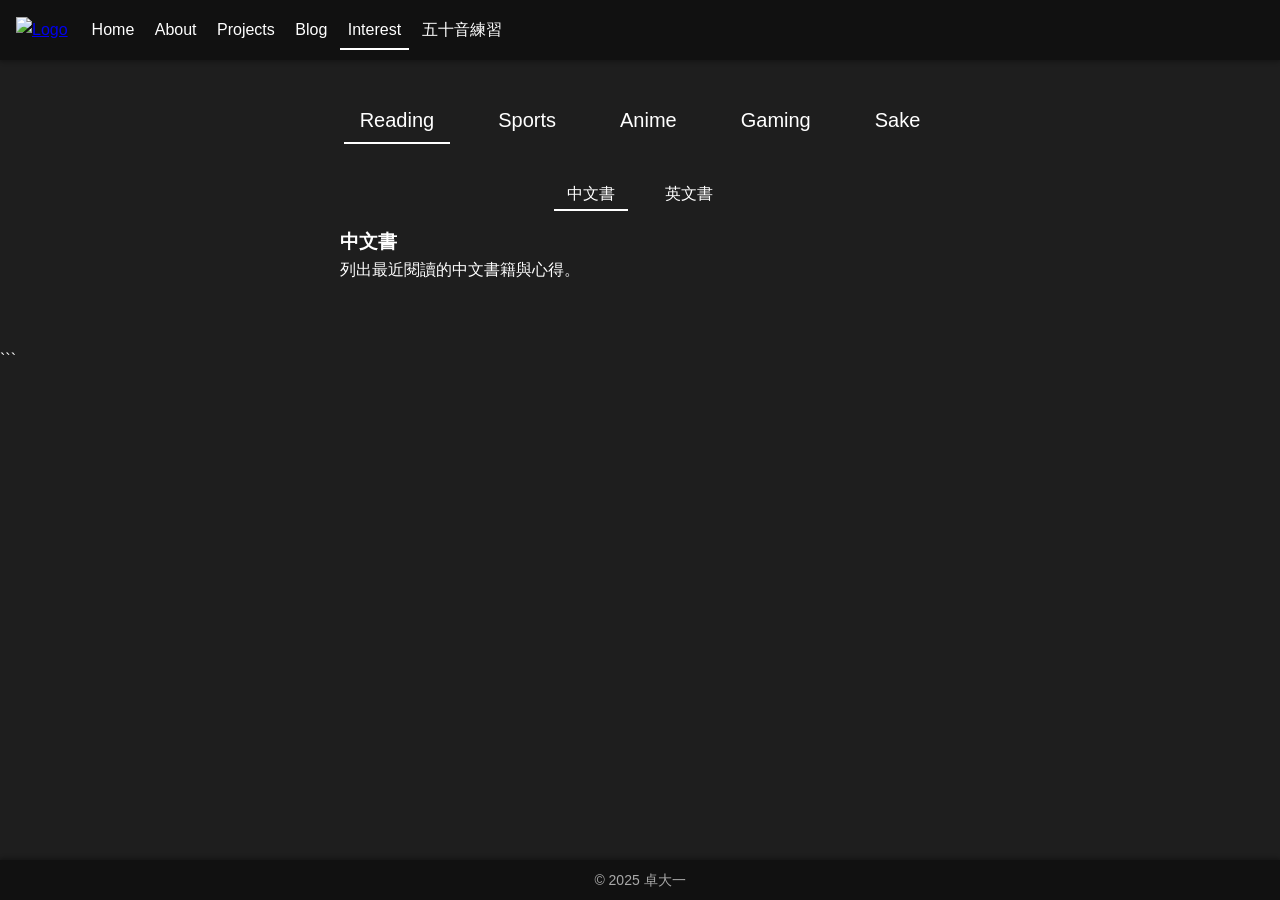
==== interest.html @ a5d6f2ce "Add Blog section, fill in About page, fix nav and broken link Co-Authored-By: Claude Sonnet 5.5 <nor" ====
<!DOCTYPE html>
<html lang="zh-Hant">
<head>
  <meta charset="UTF-8" />
  <meta name="viewport" content="width=device-width, initial-scale=1.0" />
  <title>Interest - My GitHub</title>
  <link rel="stylesheet" href="style.css" />
  <style>
    /* 高亮標示當前頁面下底線 */
    .top-nav a.active::after {
      transform: scaleX(1);
    }
  </style>
</head>
<body>
  <!-- 頂端導覽：固定顯示並標示當前頁面 -->
  <header class="top-bar show">
    <a href="index.html" class="logo-link-top">
      <img class="top-logo" src="logo.png" alt="Logo" />
    </a>
    <nav class="top-nav show">
      <a href="index.html">Home</a>
      <a href="about.html">About</a>
      <a href="projects.html">Projects</a>
      <a href="blog.html">Blog</a>
      <a href="interest.html" class="active">Interest</a>
      <a href="japanese.html">五十音練習</a>

    </nav>
  </header>

  <!-- 主內容 -->
  <main class="section interest-page">
    <!-- 主分類按鈕 -->
    <nav class="filter-nav">
      <a href="#Reading" class="filter-btn active">Reading</a>
      <a href="#Sports" class="filter-btn">Sports</a>
      <a href="#Anime" class="filter-btn">Anime</a>
      <a href="#Gaming" class="filter-btn">Gaming</a>
      <a href="#Sake" class="filter-btn">Sake</a>
    </nav>

    <div class="filter-content">
      <!-- Reading -->
      <div id="Reading" class="item">
        <div class="sub-filter-nav">
          <a href="#Chinese" class="sub-btn active">中文書</a>
          <a href="#English" class="sub-btn">英文書</a>
        </div>
        <div class="sub-content">
          <div id="Chinese" class="sub-item">
            <h3>中文書</h3>
            <p>列出最近閱讀的中文書籍與心得。</p>
          </div>
          <div id="English" class="sub-item">
            <h3>英文書</h3>
            <p>列出最近閱讀的英文書籍與心得。</p>
          </div>
        </div>
      </div>

      <!-- Sports -->
      <div id="Sports" class="item">
        <div class="sub-filter-nav">
          <a href="#BasketballSub" class="sub-btn active">Basketball</a>
          <a href="#BadmintonSub" class="sub-btn">Badminton</a>
        </div>
        <div class="sub-content">
          <div id="BasketballSub" class="sub-item">
            <h3>Basketball</h3>
            <p>籃球：賽事心得、訓練技巧。</p>
          </div>
          <div id="BadmintonSub" class="sub-item">
            <h3>Badminton</h3>
            <p>羽球：裝備推薦、比賽分析。</p>
          </div>
        </div>
      </div>

      <!-- Anime -->
      <div id="Anime" class="item">
        <h2>Anime 排行榜</h2>
        <div class="anime-filter-nav sub-filter-nav">
          <a href="#RomCom" class="sub-btn active">戀愛喜劇</a>
          <a href="#Action" class="sub-btn">動作戰鬥</a>
        </div>
        <div class="sub-content">
          <!-- 戀愛喜劇 排行 -->
          <div id="RomCom" class="sub-item">
            <div class="ranking-controls">
              <label>依據排序：</label>
              <button data-sort="overall" class="rank-btn active">綜合</button>
              <button data-sort="story" class="rank-btn">劇情</button>
              <button data-sort="character" class="rank-btn">角色</button>
              <button data-sort="animation" class="rank-btn">動畫</button>
            </div>
            <table class="ranking-table">
              <thead>
                <tr>
                  <th>排名</th><th>作品</th><th data-key="overall">綜合</th><th data-key="story">劇情</th><th data-key="character">角色</th><th data-key="animation">動畫</th><th>評語</th>
                </tr>
              </thead>
              <tbody>
                <tr data-overall="9.3" data-story="9.6" data-character="9.0" data-animation="8.0">
                  <td></td><td>四月是你的謊言</td><td>9.3</td><td>9.6</td><td>9.0</td><td>8.0</td><td>經典作品必看</td>
                </tr>
                <tr data-overall="9.0" data-story="9.0" data-character="9.4" data-animation="9.1">
                  <td></td><td>堀與宮村</td><td>9.0</td><td>9.0</td><td>9.4</td><td>9.1</td><td>蠻喜歡畫風，每個角色的故事都有兼顧</td>
                </tr>
                <tr data-overall="8.5" data-story="9.5" data-character="8.8" data-animation="8.0">
                  <td></td><td>青春豬頭少年不會夢到兔女郎學姊</td><td>8.5</td><td>9.5</td><td>8.8</td><td>8.0</td><td>人活著就是為了櫻島麻衣</td>
                </tr>
                <tr data-overall="8.8" data-story="8.6" data-character="8.9" data-animation="9.3">
                  <td></td><td>徹夜之歌</td><td>8.8</td><td>8.6</td><td>8.9</td><td>9.3</td><td>慢熱，花半季才進入狀況</td>
                </tr>
                <tr data-overall="9.0" data-story="8.9" data-character="9.0" data-animation="9.5">
                  <td></td><td>青春之箱</td><td>9.0</td><td>8.9</td><td>9.0</td><td>9.5</td><td>動畫經費拉滿，角色個性有描繪</td>
                </tr>
                <tr data-overall="8.7" data-story="9.0" data-character="9.0" data-animation="8.0">
                  <td></td><td>擅長捉弄人的高木同學</td><td>8.7</td><td>9.0</td><td>9.0</td><td>8.0</td><td>高木同學原地結婚，現在!</td>
                </tr>
                <tr data-overall="9.4" data-story="9.7" data-character="9.4" data-animation="9.1">
                  <td></td><td>我內心的糟糕念頭</td><td>9.4</td><td>9.7</td><td>9.4</td><td>9.1</td><td>慢熱(5集)，主角成長很有感觸</td>
                </tr>
                <tr data-overall="8.9" data-story="9.0" data-character="8.8" data-animation="9.0">
                  <td></td><td>薰香花朵凛然綻放</td><td>8.9</td><td>9.0</td><td>8.8</td><td>9.0</td><td>男主角心思描寫細膩，觀看體驗不錯</td>
                </tr>

              </tbody>
            </table>
          </div>
          <!-- 動作戰鬥 排行 -->
          <div id="Action" class="sub-item">
            <div class="ranking-controls">
              <label>依據排序：</label>
              <button data-sort="overall" class="rank-btn active">綜合</button>
              <button data-sort="story" class="rank-btn">劇情</button>
              <button data-sort="character" class="rank-btn">角色</button>
              <button data-sort="animation" class="rank-btn">動畫</button>
            </div>
            <table class="ranking-table">
              <thead>
                <tr>
                  <th>排名</th><th>作品</th><th data-key="overall">綜合</th><th data-key="story">劇情</th><th data-key="character">角色</th><th data-key="animation">動畫</th><th>評語</th>
                </tr>
              </thead>
              <tbody>
                <tr data-overall="9.7" data-story="9.8" data-character="9.5" data-animation="9.8">
                  <td></td><td>進擊的巨人</td><td>9.7</td><td>9.8</td><td>9.5</td><td>9.8</td><td>神作</td>
                </tr>
                <tr data-overall="9.4" data-story="9.0" data-character="9.4" data-animation="9.7">
                  <td></td><td>86：不存在的戰區</td><td>9.4</td><td>9.0</td><td>9.4</td><td>9.7</td><td>動畫頂的</td>
                </tr>
                <tr data-overall="9.6" data-story="9.4" data-character="9.7" data-animation="9.8">
                  <td></td><td>葬送的芙莉蓮</td><td>9.6</td><td>9.4</td><td>9.7</td><td>9.8</td><td>期待第二季</td>
                </tr>
                <tr data-overall="9.2" data-story="9.2" data-character="9.4" data-animation="9.0">
                  <td></td><td>坂本日常</td><td>9.2</td><td>9.2</td><td>9.4</td><td>9.0</td><td>大佛真香</td>
                </tr>
              </tbody>
            </table>
          </div>
        </div>
      </div>

      <!-- Gaming -->
      <div id="Gaming" class="item">
        <div class="sub-filter-nav">
          <a href="#PCSub" class="sub-btn active">PC</a>
          <a href="#SwitchSub" class="sub-btn">Switch</a>
        </div>
        <div class="sub-content">
          <div id="PCSub" class="sub-item">
            <h3>PC</h3>
            <p>艾爾登法環 黑夜君臨：白癡遊戲 > 再來一把。</p>
            <p>空洞騎士：有待評測。</p>
          </div>
          <div id="SwitchSub" class="sub-item">
            <h3>Switch</h3>
            <p>Switch 遊戲：心得與推薦。</p>
          </div>
        </div>
      </div>

      <!-- Sake -->
      <div id="Sake" class="item">
        <!-- <h2>Sake 排行榜</h2> -->

        <table class="ranking-table sake-table">
          <thead>
            <tr>
              <th>排名</th><th>銘柄</th><th>酒造</th><th>酒米</th><th>精米步合</th><th>類型</th><th>口感</th><th>製造日期</th><th>開瓶日期</th><th>評語</th>
            </tr>
          </thead>
          <tbody>
            <tr data-overall="7.0">
              <td></td><td>千代結</td><td>千代結</td><td>山田錦</td><td>50%</td><td>薰</td><td>淡麗甘口</td><td>2024-10-01</td><td>2025-01-05</td><td>山田錦的味道</td>
            </tr>
            <tr data-overall="9.1">
              <td></td><td>蓬萊泉 吟</td><td>關谷</td><td>山田錦</td><td>35%</td><td>薰</td><td>淡麗甘口</td><td>2022-10-01</td><td>2025-08-16</td><td>香氣優雅，口感溫柔</td>
            </tr>

            <tr data-overall="8.8">
              <td></td><td>釀人九平次 human</td><td>萬乘釀造</td><td>山田錦</td><td>45%</td><td>薰</td><td>淡麗甘口</td><td>2024</td><td>2025-08-06</td><td>哈密瓜香氣、微氣泡</td>
            </tr>
          </tbody>
        </table>
      </div>
    </div>
  </main>

  <footer class="bottom-bar">© 2025 卓大一</footer>

  <script>
    document.addEventListener('DOMContentLoaded', () => {
      // 主分類切換
      const buttons = document.querySelectorAll('.filter-btn');
      const items = document.querySelectorAll('.filter-content .item');
      function showTab(id) {
        items.forEach(div => div.style.display = div.id === id ? 'block' : 'none');
      }
      buttons.forEach(btn => btn.addEventListener('click', e => {
        e.preventDefault();
        buttons.forEach(b => b.classList.remove('active'));
        btn.classList.add('active');
        showTab(btn.getAttribute('href').slice(1));
      }));
      showTab('Reading');

      // 子分類切換
      document.querySelectorAll('.sub-filter-nav').forEach(nav => {
        const subs = [...nav.querySelectorAll('.sub-btn')];
        const parentId = nav.closest('.item').id;
        const subItems = [...document.querySelectorAll(`#${parentId} .sub-item`)];
        function showSub(id) {
          subItems.forEach(si => si.style.display = si.id === id ? 'block' : 'none');
        }
        subs.forEach(btn => btn.addEventListener('click', e => {
          e.preventDefault();
          subs.forEach(b => b.classList.remove('active'));
          btn.classList.add('active');
          showSub(btn.getAttribute('href').slice(1));
        }));
        showSub(subs[0].getAttribute('href').slice(1));
      });

      // 排行排序（Anime）
      document.querySelectorAll('.ranking-controls').forEach(ctrl => {
        const rankBtns = [...ctrl.querySelectorAll('.rank-btn')];
        const table = ctrl.nextElementSibling;
        const tbody = table.querySelector('tbody');
        let rows = Array.from(tbody.querySelectorAll('tr'));
        function sortBy(key) {
          rows.sort((a, b) => parseFloat(b.dataset[key]) - parseFloat(a.dataset[key]));
          tbody.innerHTML = '';
          rows.forEach((row, idx) => {
            row.querySelector('td').textContent = idx + 1;
            tbody.appendChild(row);
          });
        }
        rankBtns.forEach(btn => btn.addEventListener('click', () => {
          rankBtns.forEach(b => b.classList.remove('active'));
          btn.classList.add('active');
          sortBy(btn.dataset.sort);
        }));
        sortBy('overall');
      });

      // 排行排序（Sake）
      const sakeBody = document.querySelector('.sake-table tbody');
      if (sakeBody) {
        const sakeRows = Array.from(sakeBody.querySelectorAll('tr'));
        sakeRows.sort((a, b) => parseFloat(b.dataset.overall) - parseFloat(a.dataset.overall));
        sakeBody.innerHTML = '';
        sakeRows.forEach((row, idx) => {
          row.querySelector('td').textContent = idx + 1;
          sakeBody.appendChild(row);
        });
      }
    });
  </script>
</body>
</html>
```
---- style.css ----
:root {
  --header-height: 60px;
  --footer-height: 40px;
}
html {
  scroll-behavior: smooth;
}
*, *::before, *::after {
  margin: 0;
  padding: 0;
  box-sizing: border-box;
}
body {
  font-family: 'Segoe UI', Roboto, sans-serif;
  background: #1e1e1e;
  color: #fff;
  line-height: 1.6;
}

/* Header & Hero Logos */
.top-logo {
  height: 40px;
  margin-right: 1rem;
}
.hero-logo {
  height: 80px;
  margin: 1rem 0;
}

/* Header Bar */
.top-bar {
  display: none;
  position: fixed;
  top: 0; left: 0;
  width: 100%; height: var(--header-height);
  background: #111;
  align-items: center;
  padding: 0 1rem;
  box-shadow: 0 2px 4px rgba(0,0,0,0.3);
  z-index: 1000;
}
.top-bar.show {
  display: flex;
  animation: fadeInBar 0.5s ease forwards;
}

/* Top Navigation */
.top-nav ul {
  display: flex;
  justify-content: center;
  gap: 3rem;
  list-style: none;
  width: 100%;
}
.top-nav a {
  position: relative;
  padding: 0.5rem;
  color: currentColor;
  text-decoration: none;
  font-size: 1rem;
}
.top-nav a::after {
  content: '';
  position: absolute;
  bottom: -4px; left: 0;
  width: 100%; height: 2px;
  background: currentColor;
  transform: scaleX(0);
  transform-origin: left;
  transition: transform 0.3s ease;
}
.top-nav a:hover::after,
.top-nav a:focus::after {
  transform: scaleX(1);
}

/* Dropdown */
.dropdown {
  position: relative;
}
.dropdown-menu {
  position: absolute;
  top: 100%; left: 0;
  background: #222;
  list-style: none;
  padding: 0.5rem 0;
  display: none;
  min-width: 150px;
  box-shadow: 0 2px 4px rgba(0,0,0,0.3);
}
.dropdown:hover .dropdown-menu {
  display: block;
}
.dropdown-menu a {
  display: block;
  padding: 0.5rem 1rem;
  color: inherit;
  text-decoration: none;
}
.dropdown-menu a:hover {
  background: #333;
}

/* Hero Section */
.hero {
  width: 100%;
  height: calc(100vh - var(--footer-height));
  display: flex;
  justify-content: center;
  align-items: center;
  text-align: center;
  overflow: hidden;
  padding-bottom: var(--footer-height);
}
.hero.fade-out {
  animation: fadeOut 0.5s ease forwards;
}
.hero-content {
  display: flex;
  flex-direction: column;
  align-items: center;
  gap: 2rem;
}
.typewriter {
  white-space: nowrap;
  overflow: hidden;
  border-right: 0.15em solid #fff;
  font-size: 2rem;
  width: 0;
  animation:
    typing 1s steps(21,end) forwards,
    blink 0.75s step-end infinite,
    fadeOut 1s ease forwards;
  animation-delay: 0s, 0s, 2s;
}

/* Middle nav-links (index.html) */
.nav-links {
  display: flex;
  justify-content: center;
  gap: 1.5rem;
  opacity: 0;
  font-size: 1.25rem;
  animation: fadeIn 1s ease forwards;
  animation-delay: 2s;
}
.nav-links a {
  position: relative;
  padding: 0.5rem;
  color: inherit;
  text-decoration: none;
}
.nav-links a::after {
  content: '';
  position: absolute;
  bottom: -0.2rem; left: 0;
  width: 100%; height: 2px;
  background: currentColor;
  transform: scaleX(0);
  transform-origin: left;
  transition: transform 0.3s ease;
}
.nav-links a:hover::after {
  transform: scaleX(1);
}

/* Main Filter Nav (interest.html) */
.filter-nav {
  display: flex;
  justify-content: center;
  gap: 2rem;
  margin-bottom: 2rem;
}
.filter-btn {
  position: relative;
  padding: 0.5rem 1rem;
  color: inherit;
  text-decoration: none;
  font-size: 1.25rem;
}
.filter-btn::after {
  content: '';
  position: absolute;
  bottom: 0; left: 0;
  width: 100%; height: 2px;
  background: currentColor;
  transform: scaleX(0);
  transform-origin: left;
  transition: transform 0.3s ease;
}
.filter-btn:hover::after,
.filter-btn.active::after {
  transform: scaleX(1);
}

/* Sub-Filters (all) */
.sub-filter-nav {
  display: flex;
  justify-content: center;
  gap: 1.5rem;
  margin: 1rem 0;
}
.sub-btn {
  position: relative;
  padding: 0.3rem 0.8rem;
  color: inherit;
  text-decoration: none;
  font-size: 1rem;
}
.sub-btn::after {
  content: '';
  position: absolute;
  bottom: 0; left: 0;
  width: 100%; height: 2px;
  background: currentColor;
  transform: scaleX(0);
  transform-origin: left;
  transition: transform 0.3s ease;
}
.sub-btn:hover::after,
.sub-btn.active::after {
  transform: scaleX(1);
}

/* Content Containers */
.sub-content,
.anime-content {
  max-width: 600px;
  margin: 0 auto;
}
.item,
.sub-item {
  display: none;
}

/* Section Padding for Index */
.section {
  max-width: 800px;
  margin: 4rem auto;
  padding: 2rem 2rem 0;
}

/* Footer Bar */
.bottom-bar {
  position: fixed;
  bottom: 0; left: 0;
  width: 100%; height: var(--footer-height);
  background: #111;
  display: flex;
  justify-content: center;
  align-items: center;
  font-size: 0.875rem;
  color: #aaa;
  box-shadow: 0 -2px 4px rgba(0,0,0,0.3);
}

/* Animations */
@keyframes typing {
  from { width: 0; }
  to { width: 21ch; }
}
@keyframes blink {
  0%,100% { border-color: transparent; }
  50% { border-color: #fff; }
}
@keyframes fadeOut {
  from { opacity: 1; }
  to { opacity: 0; }
}
@keyframes fadeIn {
  from { opacity: 0; transform: translateY(20px); }
  to { opacity: 1; transform: translateY(0); }
}
@keyframes fadeInBar {
  from { opacity: 0; transform: translateY(-20px); }
  to { opacity: 1; transform: translateY(0); }
}

/* Responsive */
@media (max-width: 480px) {
  .hero-content { gap: 1rem; }
  .typewriter { font-size: 1.5rem; }
  .filter-nav,
  .sub-filter-nav { flex-direction: column; gap: 1rem; font-size: 1rem; }
  .top-nav ul { gap: 1.5rem; }
  .top-nav a { font-size: 0.875rem; }
  .section h2 { font-size: 1.5rem; }
  .section p,
  .section ul { font-size: 0.9rem; }
}
.ranking-controls { text-align: center; margin-bottom: 1rem; }
.rank-btn { margin: 0 0.5rem; padding: 0.3rem 0.8rem; background: none; border: none; color: inherit; cursor: pointer; font-size: 1rem; position: relative; }
.rank-btn::after { content: ''; position: absolute; bottom: -2px; left: 0; width: 100%; height: 2px; background: currentColor; transform: scaleX(0); transform-origin: left; transition: transform 0.3s ease; }
.rank-btn:hover::after, .rank-btn.active::after { transform: scaleX(1); }
.ranking-table { width: 100%; border-collapse: collapse; margin: 0 auto; }
.ranking-table th, .ranking-table td { padding: 0.5rem 1rem; border: 1px solid #333; text-align: center; }
.ranking-table th { background: #222; }

/* 讓排行榜表格更寬 */
.ranking-table,
.sake-table {
  width: 60vw;
  max-width: none;
  /* 將表格置中：
     viewport 寬度的一半減去 45vw，讓 90vw 的表格水平置中 */
  margin-left: calc(50% - 30vw);
}

/* About / Blog */
.sub-heading { margin-top: 2rem; font-size: 1.25rem; }
.clean-list { padding-left: 1.5rem; }
.clean-list li { margin-bottom: 0.5rem; }
.text-link { color: #8ab4ff; text-decoration: none; }
.text-link:hover { text-decoration: underline; }
.post-list { list-style: none; margin-top: 1rem; }
.post-list li { background: #2a2a2a; padding: 1rem 1.25rem; border-radius: 0.5rem; margin-bottom: 1.25rem; }
.post-list a { color: #fff; font-size: 1.15rem; font-weight: 600; text-decoration: none; }
.post-list a:hover { text-decoration: underline; }
.post-meta { display: block; color: #aaa; font-size: 0.85rem; margin: 0.25rem 0 0.5rem; }
.article p { margin-bottom: 1rem; }
.article .post-meta { margin-bottom: 1.5rem; }
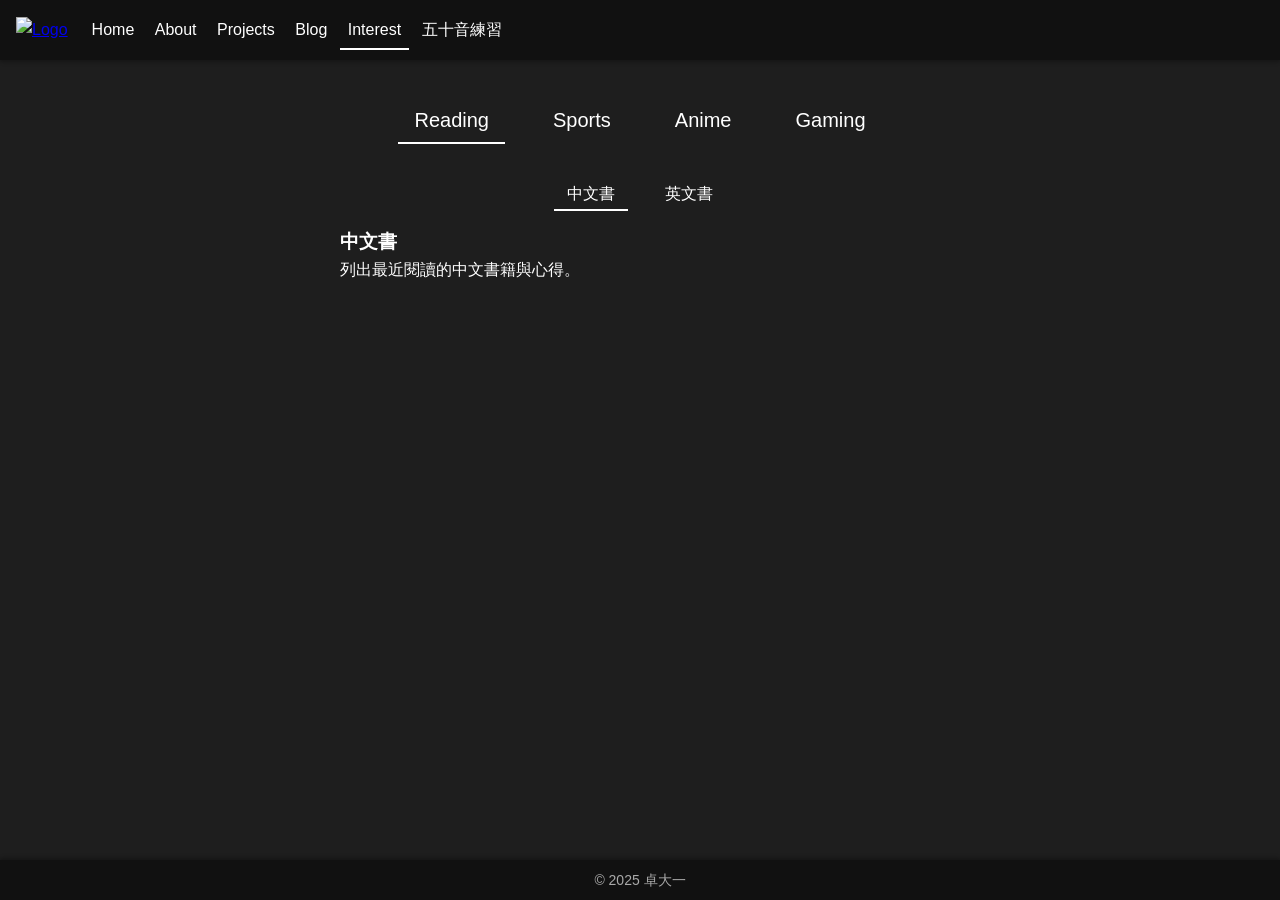
==== commit c7bf3267: "Interest: merge anime into one sortable table, remove Sake tab Co-Authored-By: Claude Sonnet 5.5 <no" ====
--- a/interest.html
+++ b/interest.html
@@ -37,7 +37,6 @@
       <a href="#Sports" class="filter-btn">Sports</a>
       <a href="#Anime" class="filter-btn">Anime</a>
       <a href="#Gaming" class="filter-btn">Gaming</a>
-      <a href="#Sake" class="filter-btn">Sake</a>
     </nav>
 
     <div class="filter-content">
@@ -77,90 +76,63 @@
         </div>
       </div>
 
-      <!-- Anime -->
+      <!-- Anime：單一總表，可依類型或評分項排序 -->
       <div id="Anime" class="item">
         <h2>Anime 排行榜</h2>
-        <div class="anime-filter-nav sub-filter-nav">
-          <a href="#RomCom" class="sub-btn active">戀愛喜劇</a>
-          <a href="#Action" class="sub-btn">動作戰鬥</a>
-        </div>
-        <div class="sub-content">
-          <!-- 戀愛喜劇 排行 -->
-          <div id="RomCom" class="sub-item">
-            <div class="ranking-controls">
-              <label>依據排序：</label>
-              <button data-sort="overall" class="rank-btn active">綜合</button>
-              <button data-sort="story" class="rank-btn">劇情</button>
-              <button data-sort="character" class="rank-btn">角色</button>
-              <button data-sort="animation" class="rank-btn">動畫</button>
-            </div>
-            <table class="ranking-table">
-              <thead>
-                <tr>
-                  <th>排名</th><th>作品</th><th data-key="overall">綜合</th><th data-key="story">劇情</th><th data-key="character">角色</th><th data-key="animation">動畫</th><th>評語</th>
-                </tr>
-              </thead>
-              <tbody>
-                <tr data-overall="9.3" data-story="9.6" data-character="9.0" data-animation="8.0">
-                  <td></td><td>四月是你的謊言</td><td>9.3</td><td>9.6</td><td>9.0</td><td>8.0</td><td>經典作品必看</td>
-                </tr>
-                <tr data-overall="9.0" data-story="9.0" data-character="9.4" data-animation="9.1">
-                  <td></td><td>堀與宮村</td><td>9.0</td><td>9.0</td><td>9.4</td><td>9.1</td><td>蠻喜歡畫風，每個角色的故事都有兼顧</td>
-                </tr>
-                <tr data-overall="8.5" data-story="9.5" data-character="8.8" data-animation="8.0">
-                  <td></td><td>青春豬頭少年不會夢到兔女郎學姊</td><td>8.5</td><td>9.5</td><td>8.8</td><td>8.0</td><td>人活著就是為了櫻島麻衣</td>
-                </tr>
-                <tr data-overall="8.8" data-story="8.6" data-character="8.9" data-animation="9.3">
-                  <td></td><td>徹夜之歌</td><td>8.8</td><td>8.6</td><td>8.9</td><td>9.3</td><td>慢熱，花半季才進入狀況</td>
-                </tr>
-                <tr data-overall="9.0" data-story="8.9" data-character="9.0" data-animation="9.5">
-                  <td></td><td>青春之箱</td><td>9.0</td><td>8.9</td><td>9.0</td><td>9.5</td><td>動畫經費拉滿，角色個性有描繪</td>
-                </tr>
-                <tr data-overall="8.7" data-story="9.0" data-character="9.0" data-animation="8.0">
-                  <td></td><td>擅長捉弄人的高木同學</td><td>8.7</td><td>9.0</td><td>9.0</td><td>8.0</td><td>高木同學原地結婚，現在!</td>
-                </tr>
-                <tr data-overall="9.4" data-story="9.7" data-character="9.4" data-animation="9.1">
-                  <td></td><td>我內心的糟糕念頭</td><td>9.4</td><td>9.7</td><td>9.4</td><td>9.1</td><td>慢熱(5集)，主角成長很有感觸</td>
-                </tr>
-                <tr data-overall="8.9" data-story="9.0" data-character="8.8" data-animation="9.0">
-                  <td></td><td>薰香花朵凛然綻放</td><td>8.9</td><td>9.0</td><td>8.8</td><td>9.0</td><td>男主角心思描寫細膩，觀看體驗不錯</td>
-                </tr>
-
-              </tbody>
-            </table>
-          </div>
-          <!-- 動作戰鬥 排行 -->
-          <div id="Action" class="sub-item">
-            <div class="ranking-controls">
-              <label>依據排序：</label>
-              <button data-sort="overall" class="rank-btn active">綜合</button>
-              <button data-sort="story" class="rank-btn">劇情</button>
-              <button data-sort="character" class="rank-btn">角色</button>
-              <button data-sort="animation" class="rank-btn">動畫</button>
-            </div>
-            <table class="ranking-table">
-              <thead>
-                <tr>
-                  <th>排名</th><th>作品</th><th data-key="overall">綜合</th><th data-key="story">劇情</th><th data-key="character">角色</th><th data-key="animation">動畫</th><th>評語</th>
-                </tr>
-              </thead>
-              <tbody>
-                <tr data-overall="9.7" data-story="9.8" data-character="9.5" data-animation="9.8">
-                  <td></td><td>進擊的巨人</td><td>9.7</td><td>9.8</td><td>9.5</td><td>9.8</td><td>神作</td>
-                </tr>
-                <tr data-overall="9.4" data-story="9.0" data-character="9.4" data-animation="9.7">
-                  <td></td><td>86：不存在的戰區</td><td>9.4</td><td>9.0</td><td>9.4</td><td>9.7</td><td>動畫頂的</td>
-                </tr>
-                <tr data-overall="9.6" data-story="9.4" data-character="9.7" data-animation="9.8">
-                  <td></td><td>葬送的芙莉蓮</td><td>9.6</td><td>9.4</td><td>9.7</td><td>9.8</td><td>期待第二季</td>
-                </tr>
-                <tr data-overall="9.2" data-story="9.2" data-character="9.4" data-animation="9.0">
-                  <td></td><td>坂本日常</td><td>9.2</td><td>9.2</td><td>9.4</td><td>9.0</td><td>大佛真香</td>
-                </tr>
-              </tbody>
-            </table>
-          </div>
-        </div>
+        <div class="ranking-controls">
+          <label>依據排序：</label>
+          <button data-sort="overall" class="rank-btn active">綜合</button>
+          <button data-sort="story" class="rank-btn">劇情</button>
+          <button data-sort="character" class="rank-btn">角色</button>
+          <button data-sort="animation" class="rank-btn">動畫</button>
+          <button data-sort="genre" class="rank-btn">類型</button>
+        </div>
+        <table class="ranking-table">
+          <thead>
+            <tr>
+              <th>排名</th><th>作品</th><th>類型</th><th>綜合</th><th>劇情</th><th>角色</th><th>動畫</th><th>評語</th>
+            </tr>
+          </thead>
+          <tbody>
+            <!-- 新增作品：複製一列，改 data-genre 與各項分數即可 -->
+            <tr data-genre="戀愛喜劇" data-overall="9.3" data-story="9.6" data-character="9.0" data-animation="8.0">
+              <td></td><td>四月是你的謊言</td><td>戀愛喜劇</td><td>9.3</td><td>9.6</td><td>9.0</td><td>8.0</td><td>經典作品必看</td>
+            </tr>
+            <tr data-genre="戀愛喜劇" data-overall="9.0" data-story="9.0" data-character="9.4" data-animation="9.1">
+              <td></td><td>堀與宮村</td><td>戀愛喜劇</td><td>9.0</td><td>9.0</td><td>9.4</td><td>9.1</td><td>蠻喜歡畫風，每個角色的故事都有兼顧</td>
+            </tr>
+            <tr data-genre="戀愛喜劇" data-overall="8.5" data-story="9.5" data-character="8.8" data-animation="8.0">
+              <td></td><td>青春豬頭少年不會夢到兔女郎學姊</td><td>戀愛喜劇</td><td>8.5</td><td>9.5</td><td>8.8</td><td>8.0</td><td>人活著就是為了櫻島麻衣</td>
+            </tr>
+            <tr data-genre="戀愛喜劇" data-overall="8.8" data-story="8.6" data-character="8.9" data-animation="9.3">
+              <td></td><td>徹夜之歌</td><td>戀愛喜劇</td><td>8.8</td><td>8.6</td><td>8.9</td><td>9.3</td><td>慢熱，花半季才進入狀況</td>
+            </tr>
+            <tr data-genre="戀愛喜劇" data-overall="9.0" data-story="8.9" data-character="9.0" data-animation="9.5">
+              <td></td><td>青春之箱</td><td>戀愛喜劇</td><td>9.0</td><td>8.9</td><td>9.0</td><td>9.5</td><td>動畫經費拉滿，角色個性有描繪</td>
+            </tr>
+            <tr data-genre="戀愛喜劇" data-overall="8.7" data-story="9.0" data-character="9.0" data-animation="8.0">
+              <td></td><td>擅長捉弄人的高木同學</td><td>戀愛喜劇</td><td>8.7</td><td>9.0</td><td>9.0</td><td>8.0</td><td>高木同學原地結婚，現在!</td>
+            </tr>
+            <tr data-genre="戀愛喜劇" data-overall="9.4" data-story="9.7" data-character="9.4" data-animation="9.1">
+              <td></td><td>我內心的糟糕念頭</td><td>戀愛喜劇</td><td>9.4</td><td>9.7</td><td>9.4</td><td>9.1</td><td>慢熱(5集)，主角成長很有感觸</td>
+            </tr>
+            <tr data-genre="戀愛喜劇" data-overall="8.9" data-story="9.0" data-character="8.8" data-animation="9.0">
+              <td></td><td>薰香花朵凛然綻放</td><td>戀愛喜劇</td><td>8.9</td><td>9.0</td><td>8.8</td><td>9.0</td><td>男主角心思描寫細膩，觀看體驗不錯</td>
+            </tr>
+            <tr data-genre="動作戰鬥" data-overall="9.7" data-story="9.8" data-character="9.5" data-animation="9.8">
+              <td></td><td>進擊的巨人</td><td>動作戰鬥</td><td>9.7</td><td>9.8</td><td>9.5</td><td>9.8</td><td>神作</td>
+            </tr>
+            <tr data-genre="動作戰鬥" data-overall="9.4" data-story="9.0" data-character="9.4" data-animation="9.7">
+              <td></td><td>86：不存在的戰區</td><td>動作戰鬥</td><td>9.4</td><td>9.0</td><td>9.4</td><td>9.7</td><td>動畫頂的</td>
+            </tr>
+            <tr data-genre="動作戰鬥" data-overall="9.6" data-story="9.4" data-character="9.7" data-animation="9.8">
+              <td></td><td>葬送的芙莉蓮</td><td>動作戰鬥</td><td>9.6</td><td>9.4</td><td>9.7</td><td>9.8</td><td>期待第二季</td>
+            </tr>
+            <tr data-genre="動作戰鬥" data-overall="9.2" data-story="9.2" data-character="9.4" data-animation="9.0">
+              <td></td><td>坂本日常</td><td>動作戰鬥</td><td>9.2</td><td>9.2</td><td>9.4</td><td>9.0</td><td>大佛真香</td>
+            </tr>
+          </tbody>
+        </table>
       </div>
 
       <!-- Gaming -->
@@ -180,31 +152,6 @@
             <p>Switch 遊戲：心得與推薦。</p>
           </div>
         </div>
-      </div>
-
-      <!-- Sake -->
-      <div id="Sake" class="item">
-        <!-- <h2>Sake 排行榜</h2> -->
-
-        <table class="ranking-table sake-table">
-          <thead>
-            <tr>
-              <th>排名</th><th>銘柄</th><th>酒造</th><th>酒米</th><th>精米步合</th><th>類型</th><th>口感</th><th>製造日期</th><th>開瓶日期</th><th>評語</th>
-            </tr>
-          </thead>
-          <tbody>
-            <tr data-overall="7.0">
-              <td></td><td>千代結</td><td>千代結</td><td>山田錦</td><td>50%</td><td>薰</td><td>淡麗甘口</td><td>2024-10-01</td><td>2025-01-05</td><td>山田錦的味道</td>
-            </tr>
-            <tr data-overall="9.1">
-              <td></td><td>蓬萊泉 吟</td><td>關谷</td><td>山田錦</td><td>35%</td><td>薰</td><td>淡麗甘口</td><td>2022-10-01</td><td>2025-08-16</td><td>香氣優雅，口感溫柔</td>
-            </tr>
-
-            <tr data-overall="8.8">
-              <td></td><td>釀人九平次 human</td><td>萬乘釀造</td><td>山田錦</td><td>45%</td><td>薰</td><td>淡麗甘口</td><td>2024</td><td>2025-08-06</td><td>哈密瓜香氣、微氣泡</td>
-            </tr>
-          </tbody>
-        </table>
       </div>
     </div>
   </main>
@@ -244,41 +191,35 @@
         showSub(subs[0].getAttribute('href').slice(1));
       });
 
-      // 排行排序（Anime）
-      document.querySelectorAll('.ranking-controls').forEach(ctrl => {
-        const rankBtns = [...ctrl.querySelectorAll('.rank-btn')];
-        const table = ctrl.nextElementSibling;
-        const tbody = table.querySelector('tbody');
-        let rows = Array.from(tbody.querySelectorAll('tr'));
-        function sortBy(key) {
-          rows.sort((a, b) => parseFloat(b.dataset[key]) - parseFloat(a.dataset[key]));
-          tbody.innerHTML = '';
-          rows.forEach((row, idx) => {
-            row.querySelector('td').textContent = idx + 1;
-            tbody.appendChild(row);
-          });
-        }
-        rankBtns.forEach(btn => btn.addEventListener('click', () => {
-          rankBtns.forEach(b => b.classList.remove('active'));
-          btn.classList.add('active');
-          sortBy(btn.dataset.sort);
-        }));
-        sortBy('overall');
-      });
-
-      // 排行排序（Sake）
-      const sakeBody = document.querySelector('.sake-table tbody');
-      if (sakeBody) {
-        const sakeRows = Array.from(sakeBody.querySelectorAll('tr'));
-        sakeRows.sort((a, b) => parseFloat(b.dataset.overall) - parseFloat(a.dataset.overall));
-        sakeBody.innerHTML = '';
-        sakeRows.forEach((row, idx) => {
-          row.querySelector('td').textContent = idx + 1;
-          sakeBody.appendChild(row);
+      // Anime 總表排序：評分項（高到低）或依類型分組（同類型內依綜合分數）
+      const ctrl = document.querySelector('#Anime .ranking-controls');
+      const rankBtns = [...ctrl.querySelectorAll('.rank-btn')];
+      const tbody = document.querySelector('#Anime .ranking-table tbody');
+      const rows = Array.from(tbody.querySelectorAll('tr'));
+      const num = (row, key) => parseFloat(row.dataset[key]);
+      // 類型出現順序以表格原始順序為準，新增類型時不需改程式
+      const genreOrder = [...new Set(rows.map(r => r.dataset.genre))];
+      function sortBy(key) {
+        rows.sort((a, b) => {
+          if (key === 'genre') {
+            const g = genreOrder.indexOf(a.dataset.genre) - genreOrder.indexOf(b.dataset.genre);
+            if (g) return g;
+            return num(b, 'overall') - num(a, 'overall');
+          }
+          return (num(b, key) - num(a, key)) || (num(b, 'overall') - num(a, 'overall'));
+        });
+        rows.forEach((row, idx) => {
+          row.cells[0].textContent = idx + 1;
+          tbody.appendChild(row);
         });
       }
+      rankBtns.forEach(btn => btn.addEventListener('click', () => {
+        rankBtns.forEach(b => b.classList.remove('active'));
+        btn.classList.add('active');
+        sortBy(btn.dataset.sort);
+      }));
+      sortBy('overall');
     });
   </script>
 </body>
 </html>
-```
--- a/style.css
+++ b/style.css
@@ -297,14 +297,16 @@
 .ranking-table th { background: #222; }
 
 /* 讓排行榜表格更寬 */
-.ranking-table,
-.sake-table {
-  width: 60vw;
+.ranking-table {
+  width: min(92vw, 960px);
   max-width: none;
-  /* 將表格置中：
-     viewport 寬度的一半減去 45vw，讓 90vw 的表格水平置中 */
-  margin-left: calc(50% - 30vw);
-}
+  /* 置中：容器一半寬 減去 表格一半寬 */
+  margin-left: calc(50% - min(46vw, 480px));
+}
+/* 類型與分數欄不換行，作品與評語可換行 */
+.ranking-table th,
+.ranking-table td:nth-child(n+3):not(:last-child) { white-space: nowrap; }
+.ranking-table th, .ranking-table td { padding: 0.5rem 0.6rem; }
 
 /* About / Blog */
 .sub-heading { margin-top: 2rem; font-size: 1.25rem; }
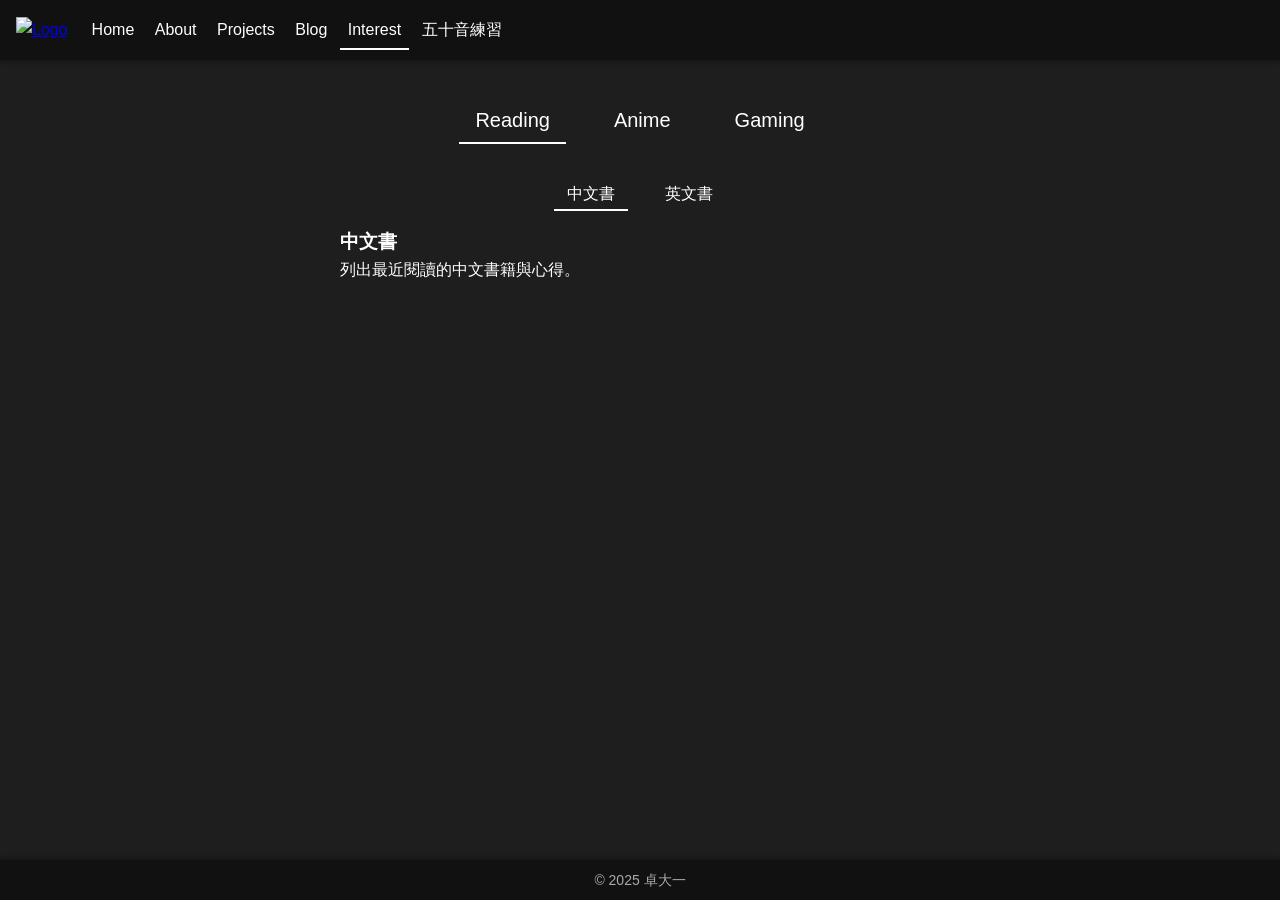
==== commit bdbd9c1c: "Interest: remove Sports tab Co-Authored-By: Claude Sonnet 5.5 <noreply@anthropic.com>" ====
--- a/interest.html
+++ b/interest.html
@@ -34,7 +34,6 @@
     <!-- 主分類按鈕 -->
     <nav class="filter-nav">
       <a href="#Reading" class="filter-btn active">Reading</a>
-      <a href="#Sports" class="filter-btn">Sports</a>
       <a href="#Anime" class="filter-btn">Anime</a>
       <a href="#Gaming" class="filter-btn">Gaming</a>
     </nav>
@@ -54,24 +53,6 @@
           <div id="English" class="sub-item">
             <h3>英文書</h3>
             <p>列出最近閱讀的英文書籍與心得。</p>
-          </div>
-        </div>
-      </div>
-
-      <!-- Sports -->
-      <div id="Sports" class="item">
-        <div class="sub-filter-nav">
-          <a href="#BasketballSub" class="sub-btn active">Basketball</a>
-          <a href="#BadmintonSub" class="sub-btn">Badminton</a>
-        </div>
-        <div class="sub-content">
-          <div id="BasketballSub" class="sub-item">
-            <h3>Basketball</h3>
-            <p>籃球：賽事心得、訓練技巧。</p>
-          </div>
-          <div id="BadmintonSub" class="sub-item">
-            <h3>Badminton</h3>
-            <p>羽球：裝備推薦、比賽分析。</p>
           </div>
         </div>
       </div>
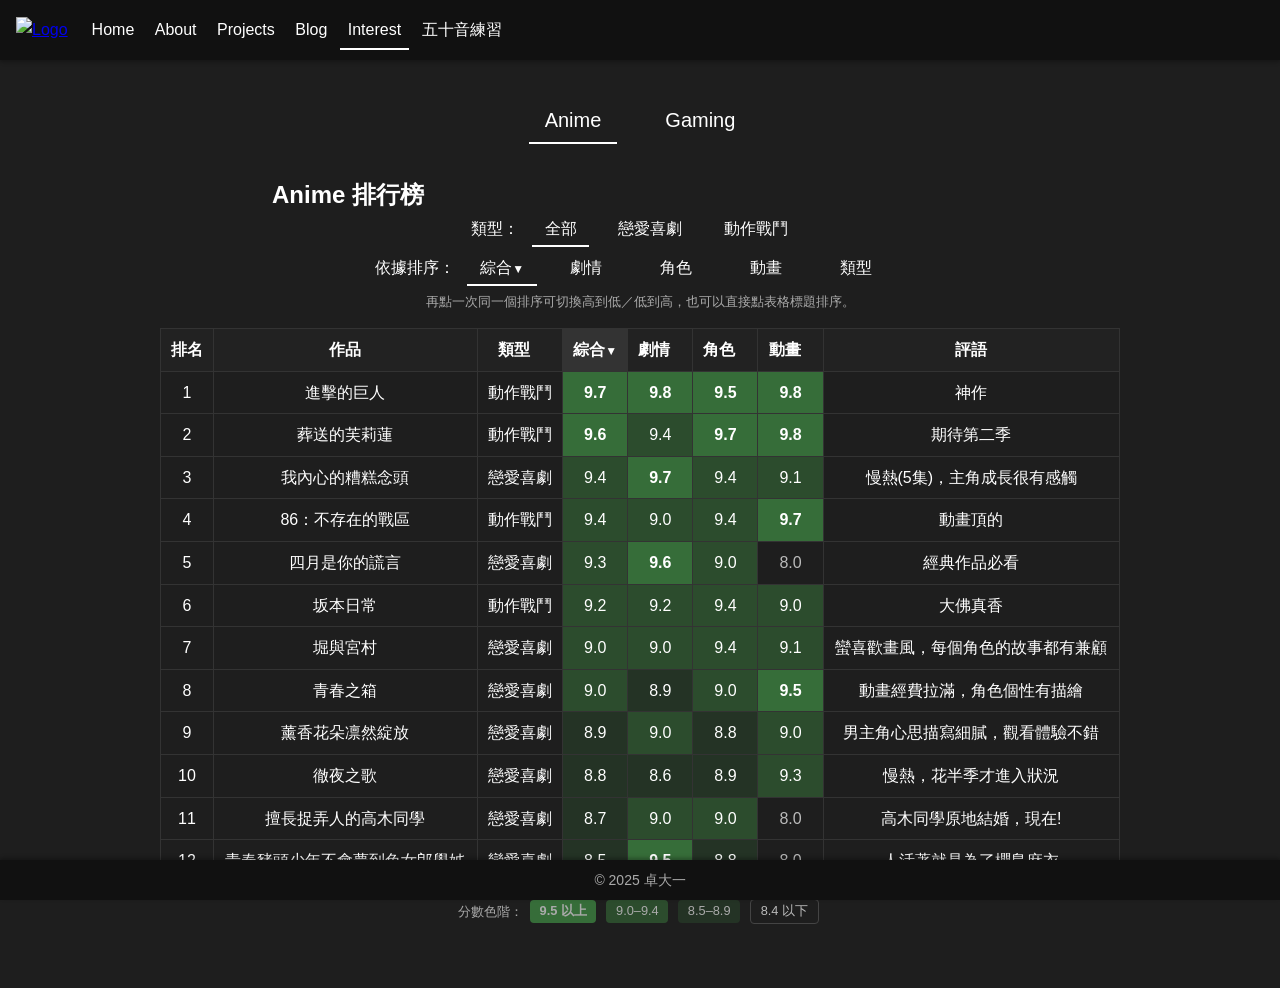
==== commit 8ae6f817: "Home hero shows name and tagline, hide placeholder content, mobile layout Co-Authored-By: Claude Son" ====
--- a/interest.html
+++ b/interest.html
@@ -33,13 +33,12 @@
   <main class="section interest-page">
     <!-- 主分類按鈕 -->
     <nav class="filter-nav">
-      <a href="#Reading" class="filter-btn active">Reading</a>
-      <a href="#Anime" class="filter-btn">Anime</a>
+      <a href="#Anime" class="filter-btn active">Anime</a>
       <a href="#Gaming" class="filter-btn">Gaming</a>
     </nav>
 
     <div class="filter-content">
-      <!-- Reading -->
+      <!-- Reading（內容尚未撰寫，先隱藏。要啟用時：移除這段註解，並把上方的 Reading 按鈕加回去）
       <div id="Reading" class="item">
         <div class="sub-filter-nav">
           <a href="#Chinese" class="sub-btn active">中文書</a>
@@ -56,22 +55,34 @@
           </div>
         </div>
       </div>
+      -->
 
       <!-- Anime：單一總表，可依類型或評分項排序 -->
       <div id="Anime" class="item">
         <h2>Anime 排行榜</h2>
-        <div class="ranking-controls">
+        <!-- 類型篩選按鈕由下方程式依表格資料自動產生 -->
+        <div class="ranking-controls" id="animeGenreFilter">
+          <label>類型：</label>
+        </div>
+        <div class="ranking-controls" id="animeSort">
           <label>依據排序：</label>
-          <button data-sort="overall" class="rank-btn active">綜合</button>
-          <button data-sort="story" class="rank-btn">劇情</button>
-          <button data-sort="character" class="rank-btn">角色</button>
-          <button data-sort="animation" class="rank-btn">動畫</button>
-          <button data-sort="genre" class="rank-btn">類型</button>
-        </div>
+          <button data-sort="overall" class="rank-btn active">綜合<span class="arrow"></span></button>
+          <button data-sort="story" class="rank-btn">劇情<span class="arrow"></span></button>
+          <button data-sort="character" class="rank-btn">角色<span class="arrow"></span></button>
+          <button data-sort="animation" class="rank-btn">動畫<span class="arrow"></span></button>
+          <button data-sort="genre" class="rank-btn">類型<span class="arrow"></span></button>
+        </div>
+        <p class="sort-hint">再點一次同一個排序可切換高到低／低到高，也可以直接點表格標題排序。</p>
         <table class="ranking-table">
           <thead>
             <tr>
-              <th>排名</th><th>作品</th><th>類型</th><th>綜合</th><th>劇情</th><th>角色</th><th>動畫</th><th>評語</th>
+              <th>排名</th><th>作品</th>
+              <th aria-sort="none"><button class="th-sort" data-sort="genre">類型<span class="arrow"></span></button></th>
+              <th aria-sort="none"><button class="th-sort" data-sort="overall">綜合<span class="arrow"></span></button></th>
+              <th aria-sort="none"><button class="th-sort" data-sort="story">劇情<span class="arrow"></span></button></th>
+              <th aria-sort="none"><button class="th-sort" data-sort="character">角色<span class="arrow"></span></button></th>
+              <th aria-sort="none"><button class="th-sort" data-sort="animation">動畫<span class="arrow"></span></button></th>
+              <th>評語</th>
             </tr>
           </thead>
           <tbody>
@@ -114,24 +125,22 @@
             </tr>
           </tbody>
         </table>
+        <p class="score-legend">
+          分數色階：
+          <span class="s-5">9.5 以上</span>
+          <span class="s-4">9.0–9.4</span>
+          <span class="s-3">8.5–8.9</span>
+          <span class="s-2">8.4 以下</span>
+        </p>
       </div>
 
       <!-- Gaming -->
       <div id="Gaming" class="item">
-        <div class="sub-filter-nav">
-          <a href="#PCSub" class="sub-btn active">PC</a>
-          <a href="#SwitchSub" class="sub-btn">Switch</a>
-        </div>
         <div class="sub-content">
-          <div id="PCSub" class="sub-item">
-            <h3>PC</h3>
-            <p>艾爾登法環 黑夜君臨：白癡遊戲 > 再來一把。</p>
-            <p>空洞騎士：有待評測。</p>
-          </div>
-          <div id="SwitchSub" class="sub-item">
-            <h3>Switch</h3>
-            <p>Switch 遊戲：心得與推薦。</p>
-          </div>
+          <h3>PC</h3>
+          <p>艾爾登法環 黑夜君臨：白癡遊戲 > 再來一把。</p>
+          <p>空洞騎士：有待評測。</p>
+          <!-- Switch 尚未撰寫，先隱藏 -->
         </div>
       </div>
     </div>
@@ -153,7 +162,7 @@
         btn.classList.add('active');
         showTab(btn.getAttribute('href').slice(1));
       }));
-      showTab('Reading');
+      showTab('Anime');
 
       // 子分類切換
       document.querySelectorAll('.sub-filter-nav').forEach(nav => {
@@ -172,34 +181,86 @@
         showSub(subs[0].getAttribute('href').slice(1));
       });
 
-      // Anime 總表排序：評分項（高到低）或依類型分組（同類型內依綜合分數）
-      const ctrl = document.querySelector('#Anime .ranking-controls');
-      const rankBtns = [...ctrl.querySelectorAll('.rank-btn')];
+      // Anime 總表：類型篩選 + 排序（按鈕或表格標題），再點同一項切換方向
       const tbody = document.querySelector('#Anime .ranking-table tbody');
       const rows = Array.from(tbody.querySelectorAll('tr'));
+      const sortBtns = [...document.querySelectorAll('#animeSort .rank-btn')];
+      const headBtns = [...document.querySelectorAll('#Anime .th-sort')];
+      const filterBox = document.getElementById('animeGenreFilter');
       const num = (row, key) => parseFloat(row.dataset[key]);
       // 類型出現順序以表格原始順序為準，新增類型時不需改程式
       const genreOrder = [...new Set(rows.map(r => r.dataset.genre))];
-      function sortBy(key) {
+      let sortKey = 'overall', sortDir = 'desc', genreSel = 'all';
+
+      // 手機版卡片需要每格的欄位名稱（由表頭文字產生）
+      const headLabels = [...document.querySelectorAll('#Anime thead th')].map(th => th.textContent.replace(/[▲▼\s]/g, ''));
+      rows.forEach(row => [...row.cells].forEach((td, i) => td.dataset.label = headLabels[i]));
+
+      // 分數色階（欄位：3 綜合、4 劇情、5 角色、6 動畫）
+      ['overall', 'story', 'character', 'animation'].forEach((key, i) => {
+        rows.forEach(row => {
+          const v = num(row, key);
+          row.cells[3 + i].className = 's-' + (v >= 9.5 ? 5 : v >= 9.0 ? 4 : v >= 8.5 ? 3 : 2);
+        });
+      });
+
+      // 類型篩選按鈕
+      ['all', ...genreOrder].forEach(g => {
+        const b = document.createElement('button');
+        b.className = 'rank-btn' + (g === 'all' ? ' active' : '');
+        b.dataset.genre = g;
+        b.textContent = g === 'all' ? '全部' : g;
+        filterBox.appendChild(b);
+      });
+      filterBox.addEventListener('click', e => {
+        const b = e.target.closest('button');
+        if (!b) return;
+        genreSel = b.dataset.genre;
+        filterBox.querySelectorAll('button').forEach(x => x.classList.toggle('active', x === b));
+        render();
+      });
+
+      function setSort(key) {
+        if (key === sortKey) {
+          sortDir = sortDir === 'desc' ? 'asc' : 'desc';
+        } else {
+          sortKey = key;
+          sortDir = key === 'genre' ? 'asc' : 'desc';   // 分數預設高到低，類型預設照原始順序
+        }
+        render();
+      }
+      sortBtns.forEach(b => b.addEventListener('click', () => setSort(b.dataset.sort)));
+      headBtns.forEach(b => b.addEventListener('click', () => setSort(b.dataset.sort)));
+
+      function render() {
+        const sign = sortDir === 'asc' ? 1 : -1;
         rows.sort((a, b) => {
-          if (key === 'genre') {
-            const g = genreOrder.indexOf(a.dataset.genre) - genreOrder.indexOf(b.dataset.genre);
-            if (g) return g;
-            return num(b, 'overall') - num(a, 'overall');
-          }
-          return (num(b, key) - num(a, key)) || (num(b, 'overall') - num(a, 'overall'));
-        });
-        rows.forEach((row, idx) => {
-          row.cells[0].textContent = idx + 1;
+          const primary = sortKey === 'genre'
+            ? genreOrder.indexOf(a.dataset.genre) - genreOrder.indexOf(b.dataset.genre)
+            : num(a, sortKey) - num(b, sortKey);
+          return (primary * sign) || (num(b, 'overall') - num(a, 'overall'));   // 同分時綜合高者在前
+        });
+        let rank = 0;
+        rows.forEach(row => {
+          const show = genreSel === 'all' || row.dataset.genre === genreSel;
+          row.hidden = !show;
+          if (show) row.cells[0].textContent = ++rank;
           tbody.appendChild(row);
         });
+        const arrow = sortDir === 'desc' ? ' ▼' : ' ▲';
+        sortBtns.forEach(b => {
+          const on = b.dataset.sort === sortKey;
+          b.classList.toggle('active', on);
+          b.querySelector('.arrow').textContent = on ? arrow : '';
+        });
+        headBtns.forEach(b => {
+          const on = b.dataset.sort === sortKey;
+          b.querySelector('.arrow').textContent = on ? arrow : '';
+          b.closest('th').classList.toggle('sorted', on);
+          b.closest('th').setAttribute('aria-sort', on ? (sortDir === 'desc' ? 'descending' : 'ascending') : 'none');
+        });
       }
-      rankBtns.forEach(btn => btn.addEventListener('click', () => {
-        rankBtns.forEach(b => b.classList.remove('active'));
-        btn.classList.add('active');
-        sortBy(btn.dataset.sort);
-      }));
-      sortBy('overall');
+      render();
     });
   </script>
 </body>
--- a/style.css
+++ b/style.css
@@ -128,10 +128,17 @@
   font-size: 2rem;
   width: 0;
   animation:
-    typing 1s steps(21,end) forwards,
-    blink 0.75s step-end infinite,
-    fadeOut 1s ease forwards;
-  animation-delay: 0s, 0s, 2s;
+    typing 1.2s steps(23,end) forwards,
+    blink 0.75s step-end infinite;
+}
+/* 打字結束後名字與定位維持顯示 */
+.hero-sub {
+  margin-top: -1rem;
+  font-size: 1.1rem;
+  color: #bbb;
+  opacity: 0;
+  animation: fadeIn 1s ease forwards;
+  animation-delay: 1.2s;
 }
 
 /* Middle nav-links (index.html) */
@@ -142,7 +149,7 @@
   opacity: 0;
   font-size: 1.25rem;
   animation: fadeIn 1s ease forwards;
-  animation-delay: 2s;
+  animation-delay: 1.6s;
 }
 .nav-links a {
   position: relative;
@@ -307,6 +314,21 @@
 .ranking-table th,
 .ranking-table td:nth-child(n+3):not(:last-child) { white-space: nowrap; }
 .ranking-table th, .ranking-table td { padding: 0.5rem 0.6rem; }
+
+/* Anime 總表：標題排序、分數色階 */
+.th-sort { background: none; border: none; color: inherit; font: inherit; font-weight: 700; cursor: pointer; padding: 0; }
+.th-sort:hover { text-decoration: underline; }
+.ranking-table th.sorted { background: #333; }
+.arrow { display: inline-block; min-width: 1em; font-size: 0.75em; }
+.ranking-controls { margin-bottom: 0.5rem; }
+.sort-hint { text-align: center; color: #aaa; font-size: 0.8rem; margin-bottom: 1rem; }
+.s-5 { background: rgba(76, 175, 80, 0.55); font-weight: 700; }
+.s-4 { background: rgba(76, 175, 80, 0.32); }
+.s-3 { background: rgba(76, 175, 80, 0.14); }
+.s-2 { color: #bbb; }
+.score-legend { text-align: center; color: #aaa; font-size: 0.8rem; margin-top: 1rem; }
+.score-legend span { display: inline-block; padding: 0.1rem 0.6rem; margin: 0 0.2rem; border-radius: 0.25rem; }
+.score-legend .s-2 { border: 1px solid #444; }
 
 /* About / Blog */
 .sub-heading { margin-top: 2rem; font-size: 1.25rem; }
@@ -320,4 +342,42 @@
 .post-list a:hover { text-decoration: underline; }
 .post-meta { display: block; color: #aaa; font-size: 0.85rem; margin: 0.25rem 0 0.5rem; }
 .article p { margin-bottom: 1rem; }
-.article .post-meta { margin-bottom: 1.5rem; }+.article .post-meta { margin-bottom: 1.5rem; }
+/* ===== 手機版（600px 以下） ===== */
+@media (max-width: 600px) {
+  /* 頂部導覽：隱藏重複的 logo，連結縮小，放不下時可橫向捲動 */
+  .logo-link-top { display: none; }
+  .top-bar { padding: 0 0.5rem; }
+  .top-nav { flex: 1; min-width: 0; display: flex; justify-content: space-between; overflow-x: auto; white-space: nowrap; }
+  .top-nav a { font-size: 0.85rem; padding: 0.5rem 0.4rem; }
+
+  /* 首頁中間連結可換行 */
+  .nav-links { flex-wrap: wrap; gap: 0.25rem 1rem; font-size: 1.1rem; padding: 0 1rem; }
+
+  /* 內容區左右留白縮小 */
+  .section { padding: 1rem 1rem 0; }
+  .filter-nav { flex-direction: row; flex-wrap: wrap; gap: 0.5rem 1.5rem; }
+
+  /* Anime 排行表改成卡片 */
+  .ranking-table { width: 100%; margin-left: 0; }
+  .ranking-table thead { display: none; }
+  .ranking-table, .ranking-table tbody { display: block; }
+  .ranking-table tr {
+    display: grid;
+    grid-template-columns: repeat(4, 1fr);
+    gap: 0.35rem;
+    background: #2a2a2a;
+    border-radius: 0.5rem;
+    padding: 0.75rem;
+    margin-bottom: 0.75rem;
+  }
+  .ranking-table tr[hidden] { display: none; }
+  .ranking-table td { display: block; border: none; padding: 0.15rem 0.25rem; text-align: center; white-space: normal; }
+  .ranking-table td:nth-child(1) { grid-column: 1; text-align: left; color: #aaa; font-size: 0.85rem; }
+  .ranking-table td:nth-child(1)::before { content: "#"; }
+  .ranking-table td:nth-child(2) { grid-column: 2 / 5; text-align: left; font-weight: 700; }
+  .ranking-table td:nth-child(3) { grid-column: 1 / 5; text-align: left; color: #aaa; font-size: 0.8rem; }
+  .ranking-table td:nth-child(n+4):nth-child(-n+7) { border-radius: 0.35rem; padding: 0.3rem 0.25rem; }
+  .ranking-table td:nth-child(n+4):nth-child(-n+7)::before { content: attr(data-label); display: block; font-size: 0.7rem; font-weight: 400; color: #ccc; }
+  .ranking-table td:nth-child(8) { grid-column: 1 / 5; text-align: left; color: #ccc; font-size: 0.85rem; }
+}
